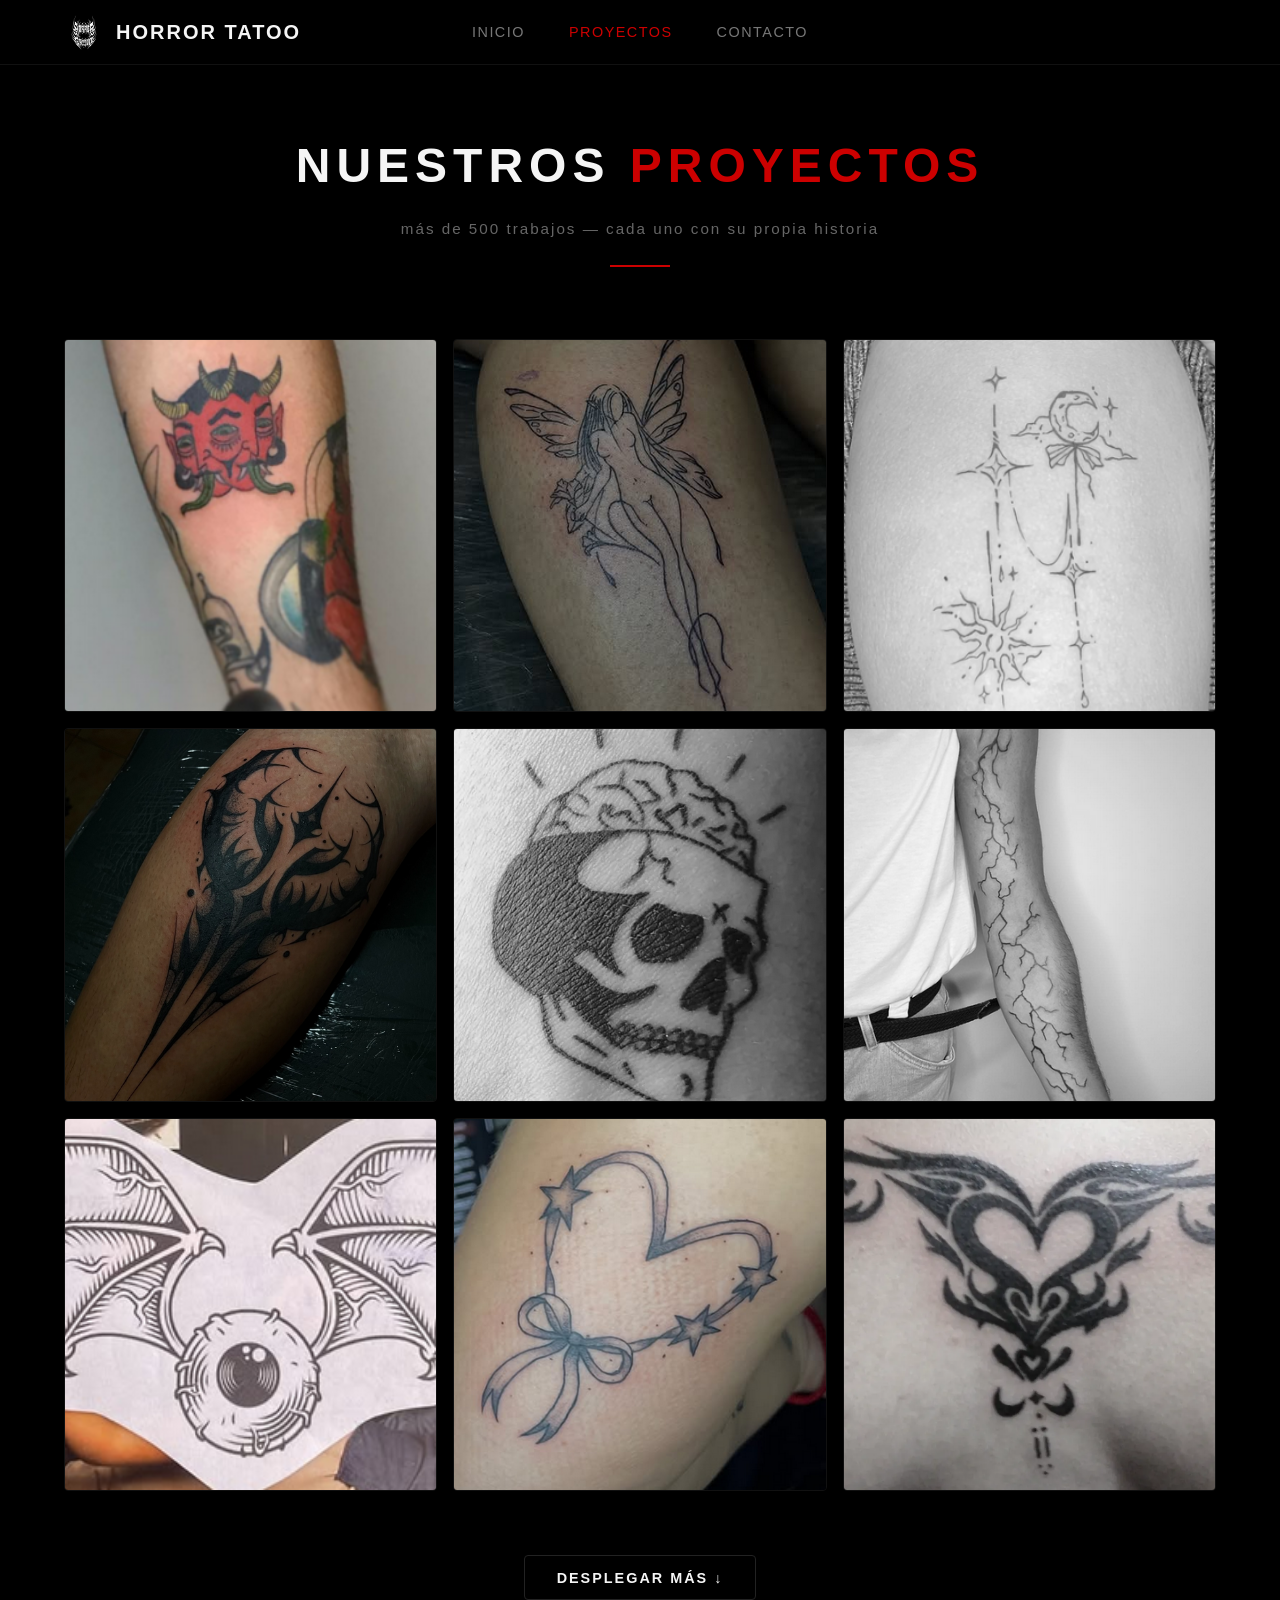
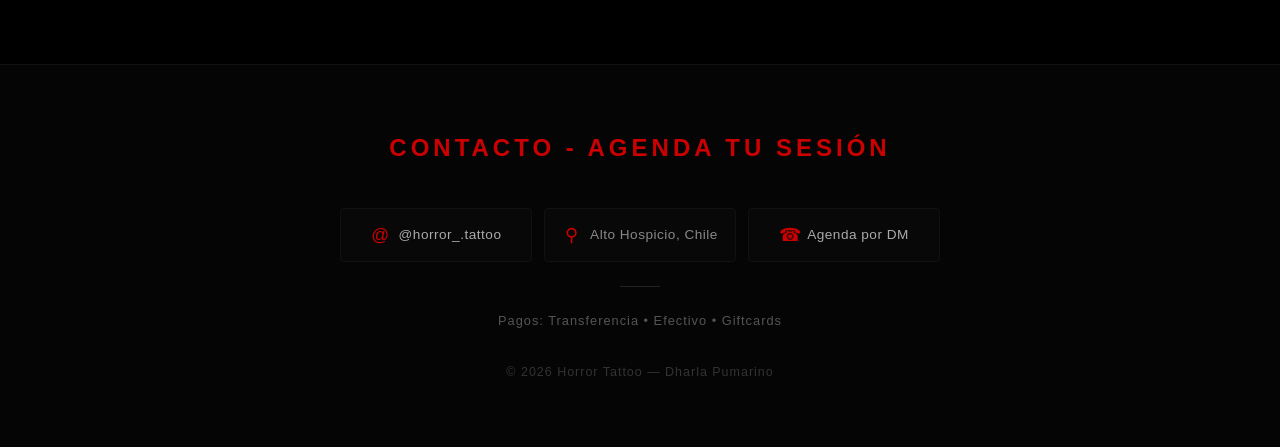
==== galery.html @ 8d90fc73 "commit" ====
<!DOCTYPE html>
<html lang="es">
<head>
    <meta charset="UTF-8">
    <meta name="viewport" content="width=device-width, initial-scale=1.0">
    <meta name="description" content="Horror Tattoo - Portafolio de trabajos. Tatuajes personalizados y flash en Alto Hospicio.">
    <title>Proyectos — Horror Tattoo</title>
    <link rel="stylesheet" href="./styles/styles.css">
    <style>
        .page-header {
            padding: 8rem 1.5rem 3rem;
            text-align: center;
        }

        .page-header h1 {
            font-size: clamp(2rem, 5vw, 3rem);
            font-weight: 800;
            text-transform: uppercase;
            letter-spacing: 6px;
            color: #f5f5f5;
        }

        .page-header h1 span {
            color: #cc0000;
        }

        .page-header p {
            color: #666;
            letter-spacing: 2px;
            margin-top: 0.75rem;
            font-size: 0.95rem;
        }

        .gallery {
            max-width: 1200px;
            margin: 0 auto;
            padding: 0 1.5rem 4rem;
            display: grid;
            grid-template-columns: repeat(3, 1fr);
            gap: 1rem;
        }

        .gallery .gallery-item {
            position: relative;
            aspect-ratio: 1 / 1;
            overflow: hidden;
            border-radius: 4px;
            background-color: #0a0a0a;
            border: 1px solid #111;
            cursor: pointer;
            transition: border-color 0.25s ease, transform 0.25s ease;
        }

        .gallery .gallery-item.hidden {
            display: none;
        }

        .gallery .gallery-item img {
            width: 100%;
            height: 100%;
            object-fit: cover;
        }

        .gallery .gallery-item:hover {
            border-color: #cc0000;
            transform: scale(1.02);
        }

        .gallery .gallery-item .placeholder {
            width: 100%;
            height: 100%;
            display: flex;
            align-items: center;
            justify-content: center;
            background-color: #0a0a0a;
            color: #333;
            font-size: 0.85rem;
            text-transform: uppercase;
            letter-spacing: 2px;
            user-select: none;
        }

        @media (max-width: 768px) {
            .gallery {
                grid-template-columns: repeat(2, 1fr);
                gap: 0.5rem;
                padding: 0 0.5rem 3rem;
            }
            .page-header {
                padding: 7rem 1rem 2rem;
            }
        }

        @media (max-width: 400px) {
            .gallery {
                grid-template-columns: 1fr;
            }
        }
    </style>
</head>
<body>

    <nav class="navbar">
        <div class="container">
            <a href="./" class="logo">
                <img src="./assets/logo.jpg" alt="Horror Tattoo Logo">
                HORROR TATOO
            </a>
            <button class="menu-toggle" aria-label="Abrir menú" onclick="toggleMenu()">
                <span></span>
                <span></span>
                <span></span>
            </button>
            <ul class="nav-links" id="navLinks">
                <li><a href="./">Inicio</a></li>
                <li><a href="galery.html" class="active">Proyectos</a></li>
                <li><a href="#contacto">Contacto</a></li>
            </ul>
        </div>
    </nav>

    <section class="page-header">
        <h1>Nuestros <span>Proyectos</span></h1>
        <p>m&aacute;s de 500 trabajos &mdash; cada uno con su propia historia</p>
        <div class="divider"></div>
    </section>

    <section class="gallery">
        <div class="gallery-item"><img src="./assets/projects/17.png" alt="Proyecto"></div>
        <div class="gallery-item"><img src="./assets/projects/05.png" alt="Proyecto"></div>
        <div class="gallery-item"><img src="./assets/projects/11_bn.png" alt="Proyecto"></div>
        <div class="gallery-item"><img src="./assets/projects/01.png" alt="Proyecto"></div>
        <div class="gallery-item"><img src="./assets/projects/14_bn.png" alt="Proyecto"></div>
        <div class="gallery-item"><img src="./assets/projects/08_bn.png" alt="Proyecto"></div>
        <div class="gallery-item"><img src="./assets/projects/18.png" alt="Proyecto"></div>
        <div class="gallery-item"><img src="./assets/projects/04.png" alt="Proyecto"></div>
        <div class="gallery-item"><img src="./assets/projects/10_bn.png" alt="Proyecto"></div>

        <div class="gallery-item hidden"><img src="./assets/projects/00.png" alt="Proyecto"></div>
        <div class="gallery-item hidden"><img src="./assets/projects/07.png" alt="Proyecto"></div>
        <div class="gallery-item hidden"><img src="./assets/projects/15.png" alt="Proyecto"></div>
        <div class="gallery-item hidden"><img src="./assets/projects/03.png" alt="Proyecto"></div>
        <div class="gallery-item hidden"><img src="./assets/projects/12_bn.png" alt="Proyecto"></div>
        <div class="gallery-item hidden"><img src="./assets/projects/16_bn.png" alt="Proyecto"></div>
        <div class="gallery-item hidden"><img src="./assets/projects/06.png" alt="Proyecto"></div>
        <div class="gallery-item hidden"><img src="./assets/projects/13.png" alt="Proyecto"></div>
        <div class="gallery-item hidden"><img src="./assets/projects/09.png" alt="Proyecto"></div>
    </section>

    <section class="load-more" id="loadMoreGallery">
        <button class="btn btn-outline" onclick="loadMoreGallery()">Desplegar m&aacute;s &darr;</button>
    </section>

    <section class="load-more" id="goToIg" style="display: none;">
        <p style="color: #666; margin-bottom: 1.5rem; font-size: 0.9rem; letter-spacing: 1px;">&iquest;Quieres ver el portafolio completo?</p>
        <a href="https://www.instagram.com/horror_.tattoo/" target="_blank" rel="noopener noreferrer" class="btn btn-primary">Ver m&aacute;s en Instagram &rarr;</a>
    </section>

    <footer class="contact-footer" id="contacto">
        <div class="container">
            <h2><span>Contacto - Agenda tu sesión</span></h2>
            <div class="contact-grid">
                <div class="contact-item">
                    <span class="icon">&#64;</span>
                    <a href="https://www.instagram.com/horror_.tattoo/" target="_blank" rel="noopener noreferrer">@horror_.tattoo</a>
                </div>
                <div class="contact-item">
                    <span class="icon">&#9906;</span>
                    <span>Alto Hospicio, Chile</span>
                </div>
                <div class="contact-item">
                    <span class="icon">&#9742;</span>
                    <a href="https://www.instagram.com/horror_.tattoo/" target="_blank" rel="noopener noreferrer">Agenda por DM</a>
                </div>
            </div>
            <div class="divider-sm"></div>
            <p class="payments">Pagos: Transferencia &bull; Efectivo &bull; Giftcards</p>
            <p class="copy">&copy; 2026 Horror Tattoo &mdash; Dharla Pumarino</p>
        </div>
    </footer>

    <script src="./js/main.js"></script>
</body>
</html>
---- styles/styles.css ----
/* ============================================
   HORROR TATOO - Styles
   Base: Negro puro | Acento: Rojo | Texto: Blanco
   ============================================ */

/* ---------- Reset & Base ---------- */
*,
*::before,
*::after {
    margin: 0;
    padding: 0;
    box-sizing: border-box;
}

html {
    scroll-behavior: smooth;
}

body {
    font-family: 'Segoe UI', 'Roboto', 'Helvetica Neue', Arial, sans-serif;
    background-color: #000000;
    color: #f5f5f5;
    line-height: 1.6;
    min-height: 100vh;
}

a {
    text-decoration: none;
    color: inherit;
}

ul {
    list-style: none;
}

img {
    max-width: 100%;
    display: block;
}

/* ---------- Navbar ---------- */
.navbar {
    position: fixed;
    top: 0;
    left: 0;
    width: 100%;
    z-index: 1000;
    background-color: rgba(0, 0, 0, 0.97);
    border-bottom: 1px solid #111;
    backdrop-filter: blur(8px);
    -webkit-backdrop-filter: blur(8px);
}

.navbar .container {
    max-width: 1200px;
    margin: 0 auto;
    padding: 0 1.5rem;
    display: flex;
    align-items: center;
    justify-content: center;
    height: 64px;
    position: relative;
}

.navbar .logo {
    display: flex;
    align-items: center;
    gap: 0.75rem;
    font-size: 1.25rem;
    font-weight: 700;
    color: #f5f5f5;
    letter-spacing: 2px;
    position: absolute;
    left: 1.5rem;
}

.navbar .logo img {
    height: 40px;
    width: auto;
    border-radius: 50%;
}

.navbar .nav-links {
    display: flex;
    align-items: center;
    gap: 0.25rem;
}

.navbar .nav-links a {
    padding: 0.5rem 1.25rem;
    font-size: 0.9rem;
    font-weight: 500;
    text-transform: uppercase;
    letter-spacing: 1.5px;
    color: #777;
    border-radius: 4px;
    transition: color 0.2s ease, background-color 0.2s ease;
}

.navbar .nav-links a:hover {
    color: #ff1a1a;
    background-color: rgba(255, 26, 26, 0.08);
}

.navbar .nav-links a.active {
    color: #cc0000;
}

/* ---------- Mobile Menu Toggle ---------- */
.menu-toggle {
    display: none;
    flex-direction: column;
    gap: 5px;
    background: none;
    border: none;
    cursor: pointer;
    padding: 4px;
}

.menu-toggle span {
    display: block;
    width: 26px;
    height: 2px;
    background-color: #f5f5f5;
    border-radius: 2px;
    transition: transform 0.3s ease, opacity 0.3s ease;
}

/* ---------- Hero Section ---------- */
.hero {
    display: flex;
    flex-direction: column;
    align-items: center;
    justify-content: center;
    min-height: 100vh;
    text-align: center;
    padding: 6rem 1.5rem 4rem;
    background: radial-gradient(ellipse at center, #0a0a0a 0%, #000000 70%);
    position: relative;
    overflow: hidden;
}

.hero::before {
    content: '';
    position: absolute;
    top: 0;
    left: 0;
    width: 100%;
    height: 100%;
    background:
        radial-gradient(circle at 20% 50%, rgba(204, 0, 0, 0.03) 0%, transparent 50%),
        radial-gradient(circle at 80% 50%, rgba(204, 0, 0, 0.03) 0%, transparent 50%);
    pointer-events: none;
}

.hero .logo-main {
    width: 160px;
    height: 160px;
    border-radius: 50%;
    object-fit: cover;
    border: 2px solid #111;
    margin-bottom: 1.5rem;
    position: relative;
    z-index: 1;
}

.hero h1 {
    font-size: clamp(3rem, 10vw, 6rem);
    font-weight: 900;
    text-transform: uppercase;
    letter-spacing: 8px;
    color: #f5f5f5;
    line-height: 1.1;
    position: relative;
    z-index: 1;
}

.hero h1 span {
    color: #cc0000;
}

.hero-title {
    position: relative;
    z-index: 1;
}

.hero-deco {
    position: absolute;
    height: clamp(12rem, 40vh, 28rem);
    width: auto;
    opacity: 0.85;
    pointer-events: none;
}

.hero-deco.left {
    right: calc(50% + 12rem);
    top: 50%;
    transform: translateY(-50%);
}

.hero-deco.right {
    left: calc(50% + 12rem);
    top: 50%;
    transform: translateY(-50%);
}

@media (max-width: 1024px) {
    .hero-deco {
        height: clamp(8rem, 25vh, 16rem);
    }
    .hero-deco.left {
        right: calc(50% + 8rem);
    }
    .hero-deco.right {
        left: calc(50% + 8rem);
    }
}

@media (max-width: 768px) {
    .hero-deco {
        height: clamp(5rem, 15vh, 10rem);
    }
    .hero-deco.left {
        right: calc(50% + 5rem);
    }
    .hero-deco.right {
        left: calc(50% + 5rem);
    }
}

@media (max-width: 480px) {
    .hero-deco {
        display: none;
    }
}

.hero .slogan {
    font-size: clamp(1rem, 2.5vw, 1.35rem);
    font-weight: 300;
    color: #666;
    letter-spacing: 4px;
    text-transform: uppercase;
    margin-top: 1rem;
    position: relative;
    z-index: 1;
}

.hero .slogan::before,
.hero .slogan::after {
    content: ' — ';
    color: #cc0000;
}

.hero .cta-buttons {
    display: flex;
    gap: 1rem;
    margin-top: 2.5rem;
    position: relative;
    z-index: 1;
    flex-wrap: wrap;
    justify-content: center;
}

.btn {
    display: inline-block;
    padding: 0.85rem 2rem;
    font-size: 0.9rem;
    font-weight: 600;
    text-transform: uppercase;
    letter-spacing: 2px;
    border-radius: 4px;
    cursor: pointer;
    transition: all 0.25s ease;
    border: none;
}

.btn-primary {
    background-color: #cc0000;
    color: #f5f5f5;
}

.btn-primary:hover {
    background-color: #ff1a1a;
    transform: translateY(-2px);
    box-shadow: 0 6px 20px rgba(204, 0, 0, 0.3);
}

.btn-outline {
    background-color: transparent;
    color: #f5f5f5;
    border: 1px solid #222;
}

.btn-outline:hover {
    border-color: #cc0000;
    color: #cc0000;
    transform: translateY(-2px);
}

/* ---------- Divider ---------- */
.divider {
    width: 60px;
    height: 2px;
    background-color: #cc0000;
    margin: 1.5rem auto;
    position: relative;
    z-index: 1;
}

/* ---------- Footer ---------- */
.footer {
    background-color: #000000;
    border-top: 1px solid #111;
    padding: 2rem 1.5rem;
    text-align: center;
}

.footer p {
    font-size: 0.85rem;
    color: #444;
    letter-spacing: 1px;
}

.footer .social-links {
    display: flex;
    justify-content: center;
    gap: 1.5rem;
    margin-top: 1rem;
}

.footer .social-links a {
    color: #444;
    font-size: 0.85rem;
    text-transform: uppercase;
    letter-spacing: 1.5px;
    transition: color 0.2s ease;
}

.footer .social-links a:hover {
    color: #cc0000;
}

/* ---------- Gallery Wrapper & Serpent Decorations ---------- */
.gallery-wrapper {
    position: relative;
    max-width: 1200px;
    margin: 0 auto;
    padding: 0 1.5rem;
}

.serpent-deco {
    position: absolute;
    width: auto;
    pointer-events: none;
    z-index: 0;
    opacity: 0.35;
}

.serpent-deco.segment-1 {
    top: 0;
    height: 100vh;
}

.serpent-deco.segment-2 {
    top: 100vh;
    height: 100vh;
}

.serpent-deco.left {
    left: -230px;
}

.serpent-deco.right {
    right: -230px;
}

.serpent-deco.segment-2.hidden {
    display: none;
}

@media (max-width: 1600px) {
    .serpent-deco {
        opacity: 0.2;
    }
}

@media (max-width: 1200px) {
    .serpent-deco {
        display: none;
    }
}

/* ---------- Section Divider (shared) ---------- */
.section-divider {
    max-width: 1200px;
    margin: 0 auto;
    padding: 2rem 1.5rem;
    text-align: center;
}

.section-divider h2 {
    font-size: clamp(1.5rem, 4vw, 2rem);
    font-weight: 700;
    text-transform: uppercase;
    letter-spacing: 4px;
    color: #f5f5f5;
}

.section-divider h2 span {
    color: #cc0000;
}

.section-divider p {
    color: #666;
    font-size: 0.9rem;
    letter-spacing: 2px;
    margin-top: 0.5rem;
}

/* ---------- Load More (shared) ---------- */
.load-more {
    text-align: center;
    padding: 0 1.5rem 4rem;
}

.load-more .btn {
    min-width: 220px;
}

/* ---------- Contact Footer (shared) ---------- */
.contact-footer {
    background-color: #050505;
    border-top: 1px solid #111;
    padding: 4rem 1.5rem;
    text-align: center;
}

.contact-footer .container {
    max-width: 700px;
    margin: 0 auto;
}

.contact-footer h2 {
    font-size: 1.5rem;
    font-weight: 700;
    text-transform: uppercase;
    letter-spacing: 4px;
    color: #f5f5f5;
    margin-bottom: 2.5rem;
}

.contact-footer h2 span {
    color: #cc0000;
}

.contact-grid {
    display: grid;
    grid-template-columns: 1fr 1fr 1fr;
    gap: 0.75rem;
    max-width: 600px;
    margin: 0 auto;
}

.contact-item {
    display: flex;
    align-items: center;
    justify-content: center;
    gap: 0.5rem;
    padding: 0.75rem 0.5rem;
    color: #888;
    font-size: 0.85rem;
    letter-spacing: 0.5px;
    border: 1px solid #111;
    border-radius: 4px;
    background-color: #080808;
    transition: border-color 0.2s ease;
}

.contact-item:hover {
    border-color: #222;
}

.contact-item .icon {
    width: 20px;
    text-align: center;
    color: #cc0000;
    font-size: 1.1rem;
    flex-shrink: 0;
}

.contact-item a {
    color: #aaa;
    transition: color 0.2s ease;
}

.contact-item a:hover {
    color: #cc0000;
}

.contact-footer .divider-sm {
    width: 40px;
    height: 1px;
    background-color: #222;
    margin: 1.5rem auto;
}

.contact-footer .payments {
    color: #555;
    font-size: 0.8rem;
    letter-spacing: 1px;
    margin-top: 1.5rem;
}

.contact-footer .copy {
    font-size: 0.78rem;
    color: #333;
    letter-spacing: 1px;
    margin-top: 2rem;
}

@media (max-width: 600px) {
    .contact-grid {
        grid-template-columns: 1fr;
        gap: 0.5rem;
    }
}

/* ---------- Responsive ---------- */
@media (max-width: 768px) {
    .menu-toggle {
        display: flex;
    }

    .navbar .nav-links {
        position: absolute;
        top: 64px;
        left: 0;
        width: 100%;
        flex-direction: column;
        background-color: rgba(0, 0, 0, 0.99);
        border-bottom: 1px solid #111;
        padding: 0.5rem 0;
        gap: 0;
        transform: translateY(-110%);
        transition: transform 0.3s ease;
        opacity: 0;
        pointer-events: none;
    }

    .navbar .nav-links.open {
        transform: translateY(0);
        opacity: 1;
        pointer-events: all;
    }

    .navbar .nav-links a {
        display: block;
        padding: 0.85rem 1.5rem;
        border-radius: 0;
        text-align: center;
    }

    .hero h1 {
        letter-spacing: 4px;
    }

    .hero .slogan::before,
    .hero .slogan::after {
        content: '';
    }

    .btn {
        width: 100%;
        text-align: center;
    }

    .cta-buttons {
        flex-direction: column;
        width: 100%;
        max-width: 300px;
    }
}
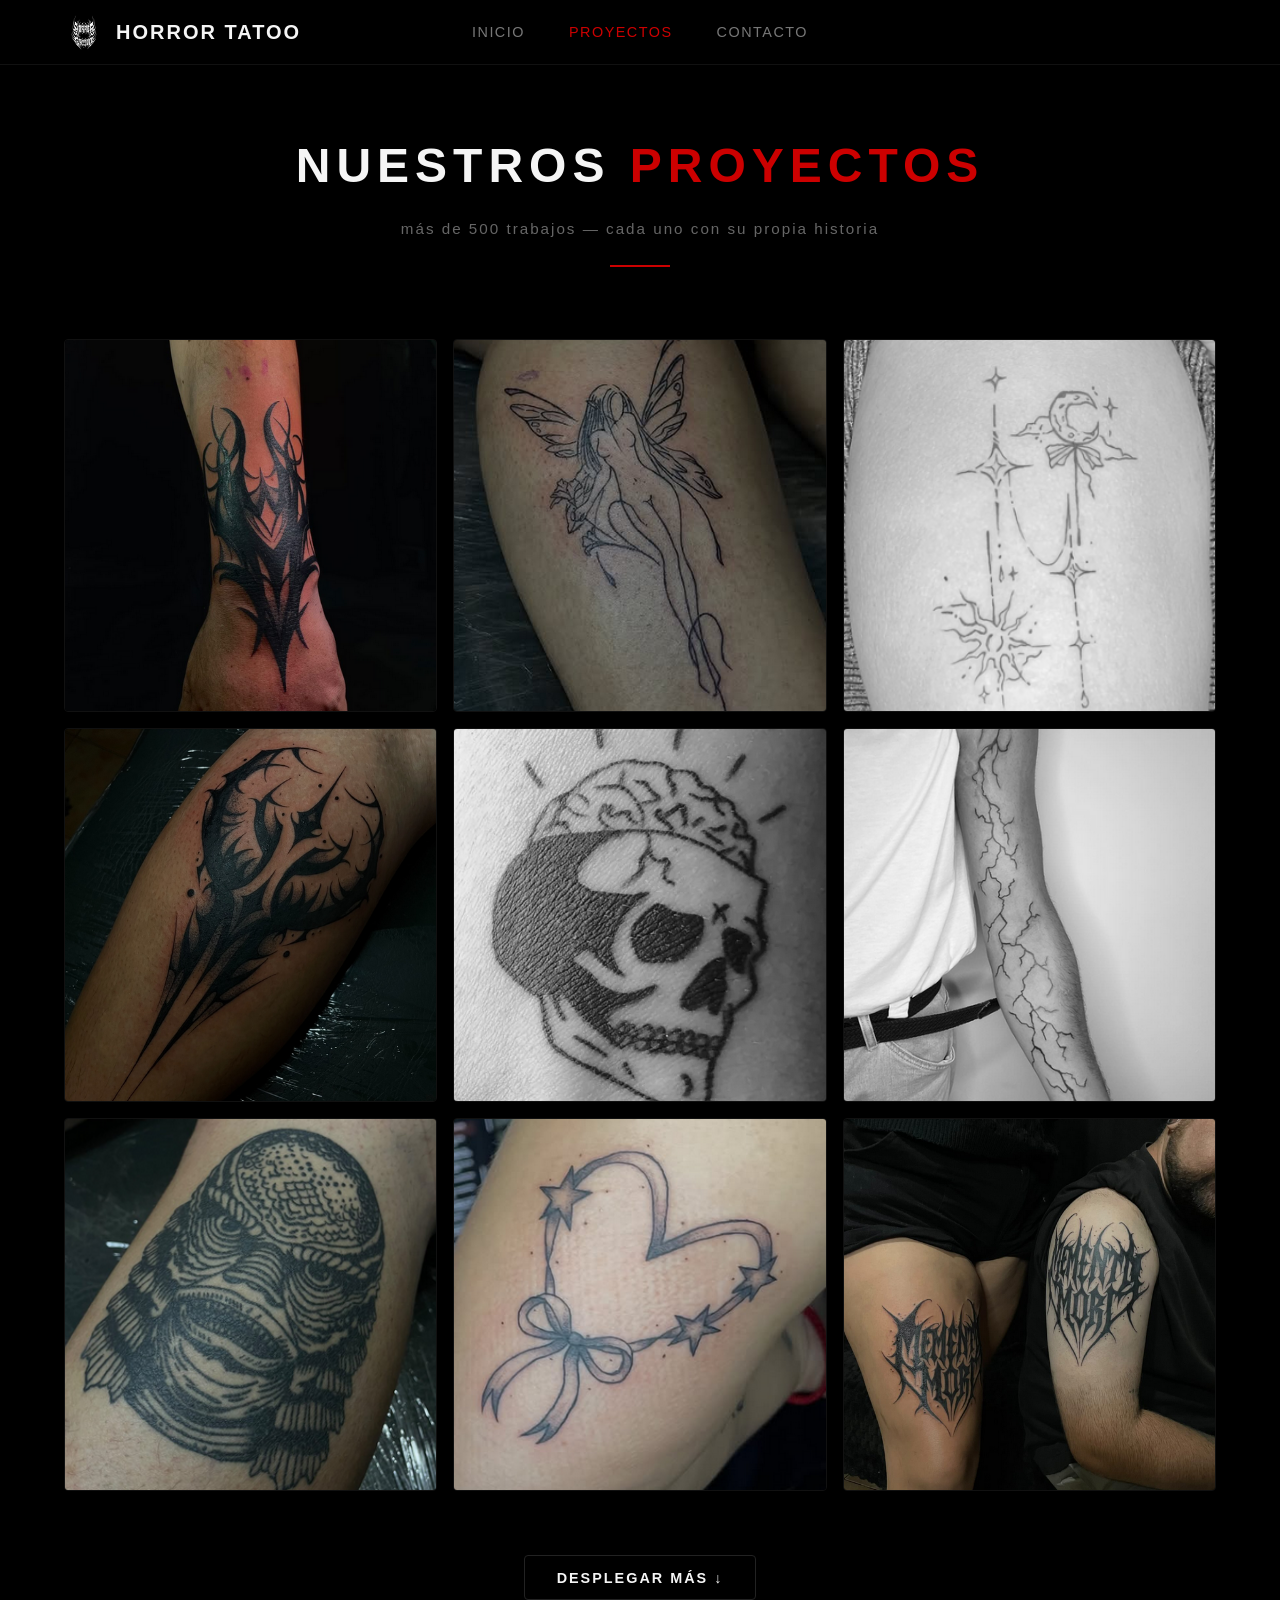
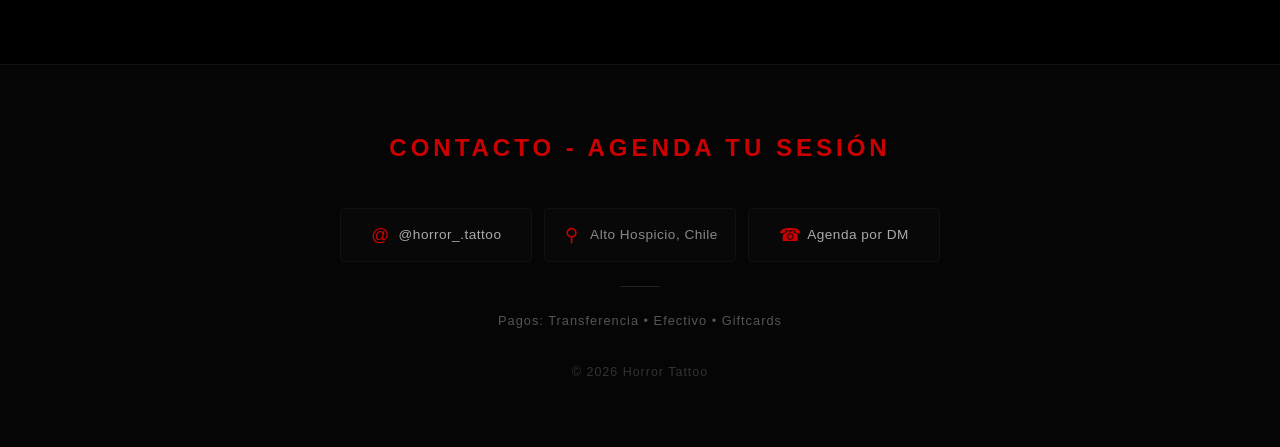
==== commit 7f2ca258: "img implementations, clean footer" ====
--- a/galery.html
+++ b/galery.html
@@ -134,14 +134,14 @@
         <div class="gallery-item"><img src="./assets/projects/08_bn.png" alt="Proyecto"></div>
         <div class="gallery-item"><img src="./assets/projects/18.png" alt="Proyecto"></div>
         <div class="gallery-item"><img src="./assets/projects/04.png" alt="Proyecto"></div>
-        <div class="gallery-item"><img src="./assets/projects/10_bn.png" alt="Proyecto"></div>
+        <div class="gallery-item"><img src="./assets/projects/10.png" alt="Proyecto"></div>
 
         <div class="gallery-item hidden"><img src="./assets/projects/00.png" alt="Proyecto"></div>
         <div class="gallery-item hidden"><img src="./assets/projects/07.png" alt="Proyecto"></div>
         <div class="gallery-item hidden"><img src="./assets/projects/15.png" alt="Proyecto"></div>
         <div class="gallery-item hidden"><img src="./assets/projects/03.png" alt="Proyecto"></div>
         <div class="gallery-item hidden"><img src="./assets/projects/12_bn.png" alt="Proyecto"></div>
-        <div class="gallery-item hidden"><img src="./assets/projects/16_bn.png" alt="Proyecto"></div>
+        <div class="gallery-item hidden"><img src="./assets/projects/16.png" alt="Proyecto"></div>
         <div class="gallery-item hidden"><img src="./assets/projects/06.png" alt="Proyecto"></div>
         <div class="gallery-item hidden"><img src="./assets/projects/13.png" alt="Proyecto"></div>
         <div class="gallery-item hidden"><img src="./assets/projects/09.png" alt="Proyecto"></div>
@@ -175,7 +175,7 @@
             </div>
             <div class="divider-sm"></div>
             <p class="payments">Pagos: Transferencia &bull; Efectivo &bull; Giftcards</p>
-            <p class="copy">&copy; 2026 Horror Tattoo &mdash; Dharla Pumarino</p>
+            <p class="copy">&copy; 2026 Horror Tattoo </p>
         </div>
     </footer>
 
